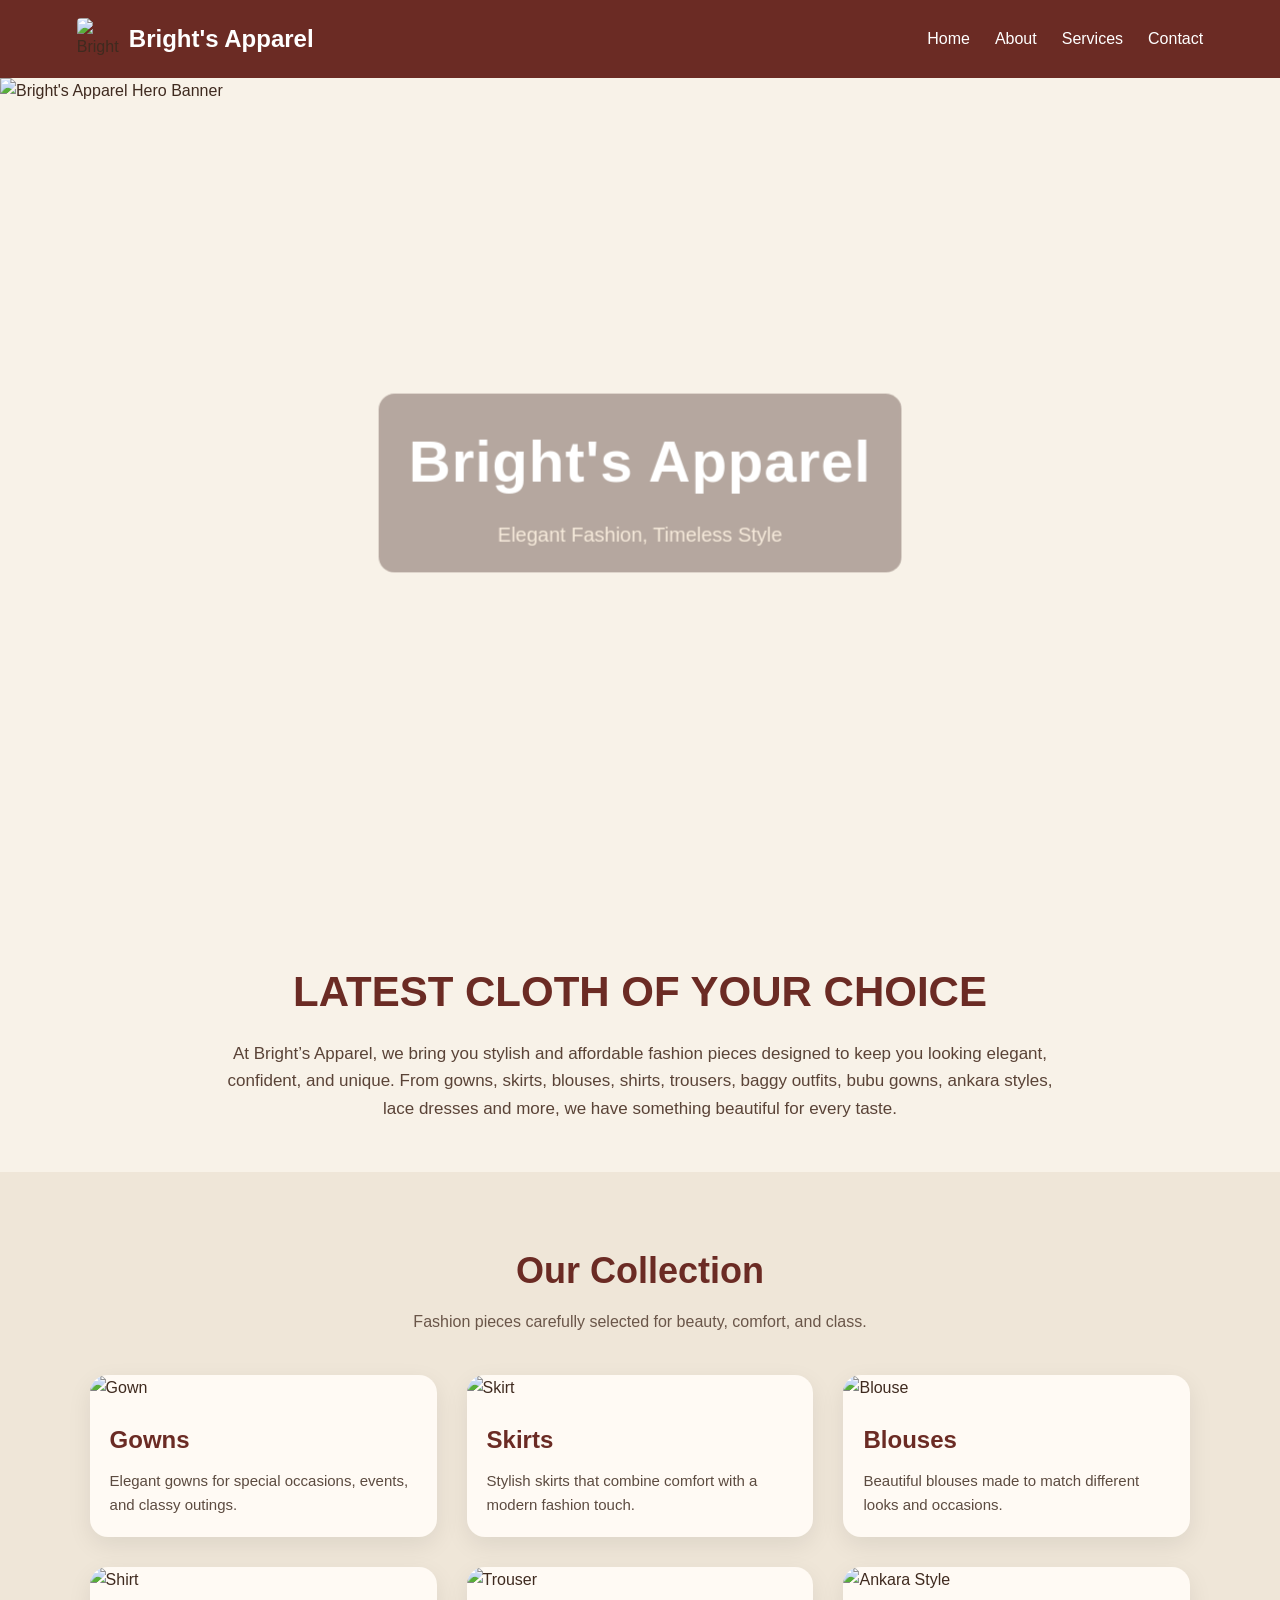
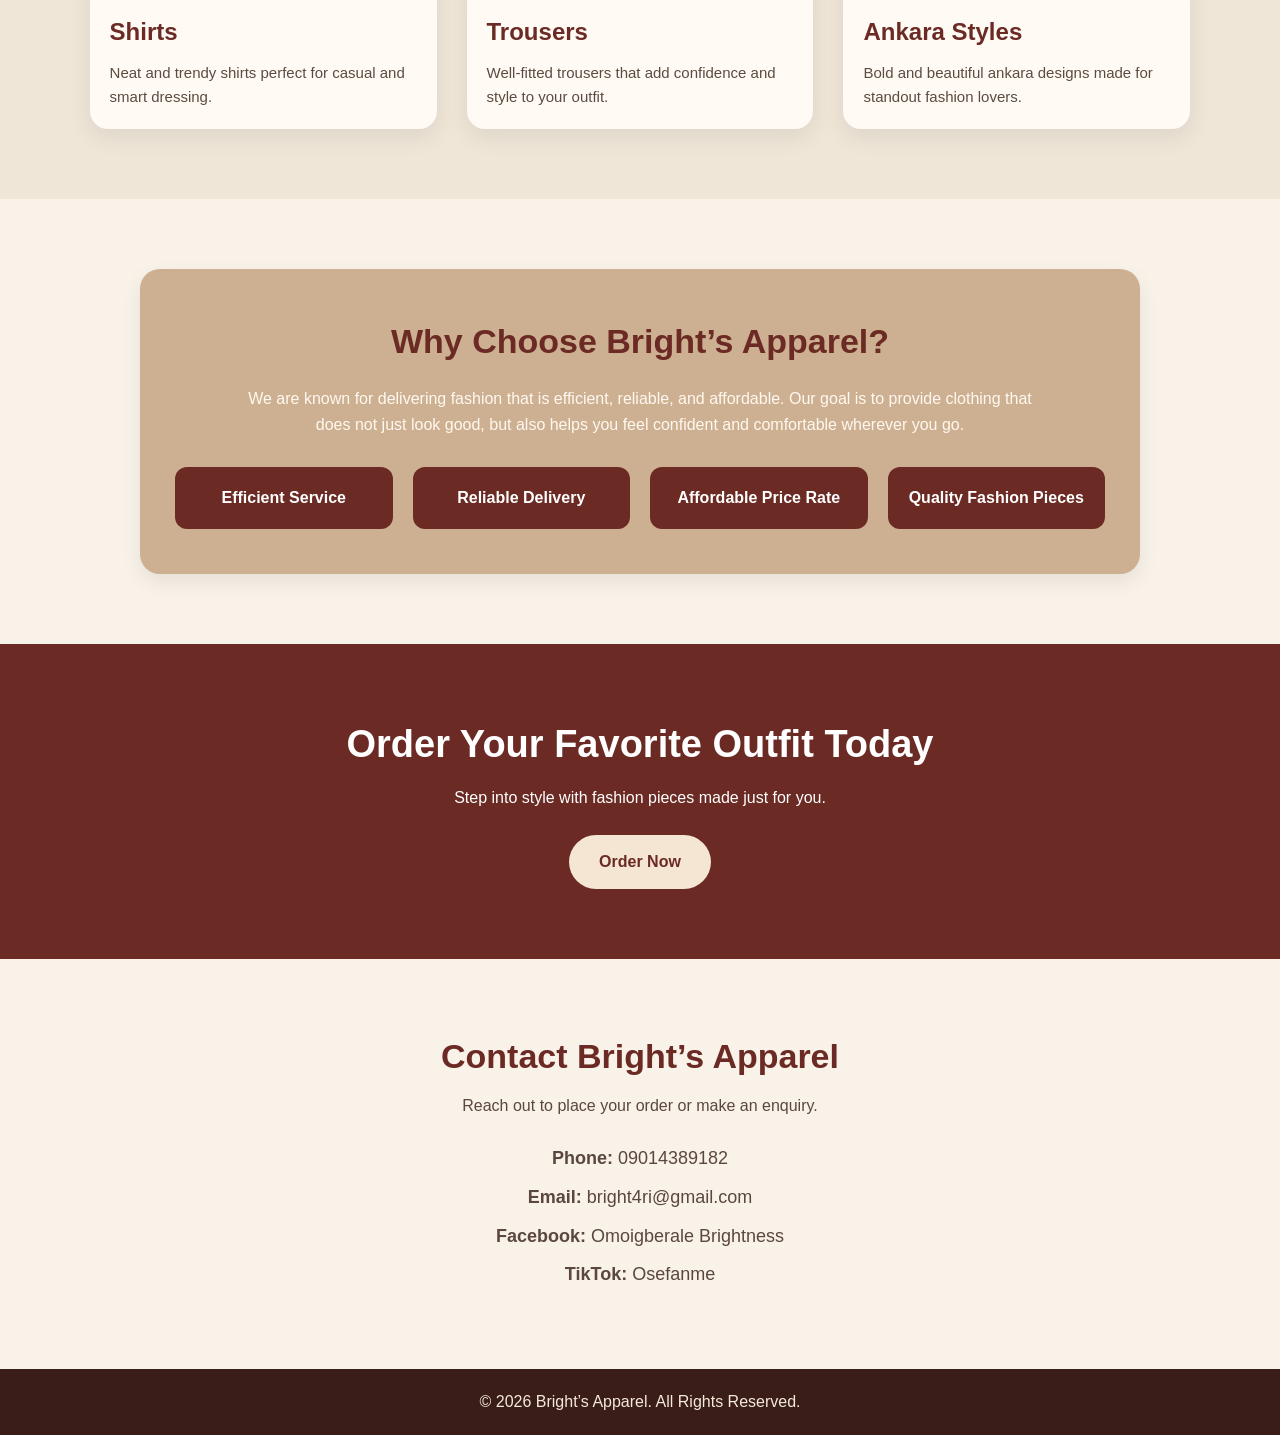
==== index.html @ 401e891d "Add files via upload" ====
<!DOCTYPE html>
<html lang="en">
<head>
  <meta charset="UTF-8">
  <meta name="viewport" content="width=device-width, initial-scale=1.0">
  <title>Bright's Apparel</title>
  <link rel="stylesheet" href="style.css">
</head>
<body>

  <!-- NAVBAR -->
  <nav class="navbar">
    <div class="logo">
      <img src="images/logo3.png" alt="Bright's Apparel Logo">
      <span>Bright's Apparel</span>
    </div>

    <div class="menu-toggle" id="menu-toggle">
      &#9776;
    </div>

   <ul class="nav-links" id="nav-links">
  <li><a href="index.html">Home</a></li>
  <li><a href="about.html">About</a></li>
  <li><a href="services.html">Services</a></li>
  <li><a href="contact.html">Contact</a></li>
</ul>
  </nav>

  <!-- HERO -->
 <section class="hero">
  <img src="images/hero.jpg" alt="Bright's Apparel Hero Banner">

  <div class="hero-overlay">
    <h1 class="hero-title">Bright's Apparel</h1>
    <p class="hero-subtitle">Elegant Fashion, Timeless Style</p>
  </div>
</section>

  <!-- INTRO -->
  <section class="intro">
    <h1>Latest Cloth of Your Choice</h1>
    <p>
      At Bright’s Apparel, we bring you stylish and affordable fashion pieces
      designed to keep you looking elegant, confident, and unique. From gowns,
      skirts, blouses, shirts, trousers, baggy outfits, bubu gowns, ankara
      styles, lace dresses and more, we have something beautiful for every taste.
    </p>
  </section>

  <!-- COLLECTION -->
  <section class="collection" id="collection">
    <div class="section-header">
      <h2>Our Collection</h2>
      <p>Fashion pieces carefully selected for beauty, comfort, and class.</p>
    </div>

    <div class="card-container">
      <div class="card">
        <img src="images/gown.jpg" alt="Gown">
        <div class="card-content">
          <h3>Gowns</h3>
          <p>Elegant gowns for special occasions, events, and classy outings.</p>
        </div>
      </div>

      <div class="card">
        <img src="images/skirt.jpg" alt="Skirt">
        <div class="card-content">
          <h3>Skirts</h3>
          <p>Stylish skirts that combine comfort with a modern fashion touch.</p>
        </div>
      </div>

      <div class="card">
        <img src="images/blouse.jpg" alt="Blouse">
        <div class="card-content">
          <h3>Blouses</h3>
          <p>Beautiful blouses made to match different looks and occasions.</p>
        </div>
      </div>

      <div class="card">
        <img src="images/shirt.jpg" alt="Shirt">
        <div class="card-content">
          <h3>Shirts</h3>
          <p>Neat and trendy shirts perfect for casual and smart dressing.</p>
        </div>
      </div>

      <div class="card">
        <img src="images/trouser.jpg" alt="Trouser">
        <div class="card-content">
          <h3>Trousers</h3>
          <p>Well-fitted trousers that add confidence and style to your outfit.</p>
        </div>
      </div>

      <div class="card">
        <img src="images/ankara.jpg" alt="Ankara Style">
        <div class="card-content">
          <h3>Ankara Styles</h3>
          <p>Bold and beautiful ankara designs made for standout fashion lovers.</p>
        </div>
      </div>
    </div>
  </section>

  <!-- WHY US -->
  <section class="why-us" id="why-us">
    <div class="why-box">
      <h2>Why Choose Bright’s Apparel?</h2>
      <p>
        We are known for delivering fashion that is efficient, reliable, and
        affordable. Our goal is to provide clothing that does not just look good,
        but also helps you feel confident and comfortable wherever you go.
      </p>

      <div class="why-points">
        <div class="point">Efficient Service</div>
        <div class="point">Reliable Delivery</div>
        <div class="point">Affordable Price Rate</div>
        <div class="point">Quality Fashion Pieces</div>
      </div>
    </div>
  </section>

  <!-- CTA -->
  <section class="cta">
    <h2>Order Your Favorite Outfit Today</h2>
    <p>Step into style with fashion pieces made just for you.</p>
    <a href="#contact" class="btn">Order Now</a>
  </section>

  <!-- CONTACT -->
  <section class="contact" id="contact">
    <h2>Contact Bright’s Apparel</h2>
    <p>Reach out to place your order or make an enquiry.</p>

    <div class="contact-info">
      <p><strong>Phone:</strong> 09014389182</p>
      <p><strong>Email:</strong> bright4ri@gmail.com</p>
      <p><strong>Facebook:</strong> Omoigberale Brightness</p>
      <p><strong>TikTok:</strong> Osefanme</p>
    </div>
  </section>

  <!-- FOOTER -->
  <footer class="footer">
    <p>© 2026 Bright’s Apparel. All Rights Reserved.</p>
  </footer>

  <script>
    const menuToggle = document.getElementById("menu-toggle");
    const navLinks = document.getElementById("nav-links");

    menuToggle.addEventListener("click", () => {
      navLinks.classList.toggle("active");
    });
  </script>

</body>
</html>
---- style.css ----
*{
  margin:0;
  padding:0;
  box-sizing:border-box;
}

html{
  scroll-behavior:smooth;
}

body{
  font-family:'Segoe UI', sans-serif;
  background:#f8f2e8;
  color:#3f2a1f;
  line-height:1.6;
}

/* ================= NAVBAR ================= */
.navbar{
  display:flex;
  justify-content:space-between;
  align-items:center;
  padding:18px 6%;
  background:#6b2b24;
  position:sticky;
  top:0;
  z-index:1000;
}

.logo{
  display:flex;
  align-items:center;
  gap:10px;
}

.logo img{
  width:42px;
  height:42px;
  object-fit:cover;
  border-radius:4px;
}

.logo span{
  color:#fff;
  font-size:24px;
  font-weight:700;
}

.nav-links{
  display:flex;
  list-style:none;
  gap:25px;
}

.nav-links a{
  text-decoration:none;
  color:#fff;
  font-weight:500;
  transition:0.3s ease;
}

.nav-links a:hover{
  color:#e8c8a3;
}

.menu-toggle{
  display:none;
  font-size:30px;
  color:#fff;
  cursor:pointer;
}

/* ================= HERO ================= */
/* ================= HERO ================= */
.hero{
  width:100%;
  height:90vh;
  overflow:hidden;
  background:#f8f2e8;
}

.hero img{
  width:100%;
  height:100%;
  object-fit:cover;
  display:block;
}

/* ================= INTRO ================= */
.intro{
  text-align:center;
  padding:70px 10% 50px;
  background:#f8f2e8;
}

.intro h1{
  font-size:42px;
  color:#6b2b24;
  margin-bottom:15px;
  text-transform:uppercase;
}

.intro p{
  max-width:850px;
  margin:0 auto;
  font-size:17px;
  color:#5a4337;
}

/* ================= SECTION HEADER ================= */
.section-header{
  text-align:center;
  margin-bottom:40px;
}

.section-header h2{
  font-size:36px;
  color:#6b2b24;
  margin-bottom:10px;
}

.section-header p{
  color:#6a5649;
  font-size:16px;
}

/* ================= COLLECTION ================= */
.collection{
  padding:70px 7%;
  background:#efe6d8;
}

.card-container{
  display:grid;
  grid-template-columns:repeat(auto-fit, minmax(260px, 1fr));
  gap:30px;
}

.card{
  background:#fffaf4;
  border-radius:18px;
  overflow:hidden;
  box-shadow:0 8px 25px rgba(0,0,0,0.08);
  transition:0.35s ease;
}

.card:hover{
  transform:translateY(-8px);
}

.card img{
  width:100%;
  height:280px;
  object-fit:cover;
}

.card-content{
  padding:20px;
}

.card-content h3{
  color:#6b2b24;
  margin-bottom:10px;
  font-size:24px;
}

.card-content p{
  color:#5c4b40;
  font-size:15px;
}

/* ================= WHY US ================= */
.why-us{
  padding:70px 8%;
  background:#f8f2e8;
}

.why-box{
  max-width:1000px;
  margin:0 auto;
  background:#cdb091;
  padding:45px 35px;
  border-radius:20px;
  box-shadow:0 8px 20px rgba(0,0,0,0.08);
}

.why-box h2{
  text-align:center;
  color:#6b2b24;
  font-size:34px;
  margin-bottom:18px;
}

.why-box p{
  text-align:center;
  max-width:800px;
  margin:0 auto 30px;
  color:#fff8f0;
  font-size:16px;
}

.why-points{
  display:grid;
  grid-template-columns:repeat(auto-fit, minmax(200px, 1fr));
  gap:20px;
}

.point{
  background:#6b2b24;
  color:#fff;
  padding:18px;
  text-align:center;
  border-radius:12px;
  font-weight:600;
}

/* ================= CTA ================= */
.cta{
  text-align:center;
  padding:70px 10%;
  background:#6b2b24;
  color:#fff;
}

.cta h2{
  font-size:38px;
  margin-bottom:10px;
}

.cta p{
  font-size:16px;
  margin-bottom:25px;
}

.btn{
  display:inline-block;
  text-decoration:none;
  background:#f4e6d2;
  color:#6b2b24;
  padding:14px 30px;
  border-radius:40px;
  font-weight:700;
  transition:0.3s ease;
}

.btn:hover{
  background:#ffffff;
  transform:scale(1.05);
}

/* ================= CONTACT ================= */
.contact{
  text-align:center;
  padding:70px 10%;
  background:#f8f2e8;
}

.contact h2{
  font-size:34px;
  color:#6b2b24;
  margin-bottom:10px;
}

.contact p{
  color:#5b473d;
}

.contact-info{
  margin-top:25px;
}

.contact-info p{
  margin:10px 0;
  font-size:18px;
}

/* ================= FOOTER ================= */
.footer{
  background:#3a1d18;
  color:#f5e9da;
  text-align:center;
  padding:20px;
}

/* ================= RESPONSIVE ================= */
@media(max-width:900px){
  .navbar{
    flex-wrap:wrap;
    padding:20px 6%;
  }

  .menu-toggle{
    display:block;
  }

  .nav-links{
    display:none;
    flex-direction:column;
    width:100%;
    background:#6b2b24;
    margin-top:15px;
    padding:15px 0;
    border-top:1px solid rgba(255,255,255,0.15);
  }

  .nav-links.active{
    display:flex;
  }

  .nav-links li{
    text-align:center;
    padding:10px 0;
  }

  .intro h1{
    font-size:32px;
  }

  .section-header h2,
  .why-box h2,
  .cta h2,
  .contact h2{
    font-size:28px;
  }
}

@media(max-width:600px){
  .logo span{
    font-size:20px;
  }

  .intro{
    padding:50px 7% 40px;
  }

  .intro h1{
    font-size:26px;
  }

  .intro p{
    font-size:15px;
  }

  .card img{
    height:230px;
  }

  .card-content h3{
    font-size:21px;
  }

  .contact-info p{
    font-size:16px;
    word-break:break-word;
  }

  .cta h2{
    font-size:24px;
  }
}
/* ================= PAGE HERO ================= */
.page-hero{
  height:60vh;
  background:linear-gradient(rgba(58, 29, 24, 0.65), rgba(107, 43, 36, 0.65)),
  url("images/hero.jpg") center/cover no-repeat;
  display:flex;
  align-items:center;
  justify-content:center;
  text-align:center;
  padding:20px;
}

.page-hero-content h1{
  color:#fff;
  font-size:48px;
  margin-bottom:12px;
}

.page-hero-content p{
  color:#f5e9da;
  font-size:18px;
  max-width:700px;
}

/* ================= PAGE CONTENT ================= */
.page-content{
  padding:70px 8%;
  background:#f8f2e8;
}

.content-box{
  max-width:1100px;
  margin:0 auto;
  background:#fffaf4;
  padding:40px;
  border-radius:20px;
  box-shadow:0 8px 25px rgba(0,0,0,0.08);
}

.content-box h2{
  color:#6b2b24;
  font-size:30px;
  margin-bottom:12px;
  margin-top:20px;
}

.content-box p{
  color:#5c4b40;
  margin-bottom:18px;
  font-size:16px;
}

/* ================= SERVICES GRID ================= */
.service-grid{
  display:grid;
  grid-template-columns:repeat(auto-fit, minmax(240px, 1fr));
  gap:25px;
  margin-top:30px;
}

.service-card{
  background:#efe6d8;
  padding:25px;
  border-radius:16px;
  transition:0.3s ease;
}

.service-card:hover{
  transform:translateY(-6px);
}

.service-card h3{
  color:#6b2b24;
  margin-bottom:10px;
  font-size:22px;
}

.service-card p{
  color:#5c4b40;
  margin-bottom:0;
}

/* ================= CONTACT PAGE ================= */
.contact-details{
  margin:25px 0 35px;
}

.contact-details p{
  font-size:18px;
  margin:10px 0;
}

.contact-form{
  display:flex;
  flex-direction:column;
  gap:18px;
  margin-top:20px;
}

.contact-form input,
.contact-form textarea{
  width:100%;
  padding:14px 16px;
  border:1px solid #d8c2ab;
  border-radius:10px;
  outline:none;
  font-size:16px;
  background:#fff;
}

.contact-form input:focus,
.contact-form textarea:focus{
  border-color:#6b2b24;
}

.contact-form button{
  background:#6b2b24;
  color:#fff;
  border:none;
  padding:14px 20px;
  border-radius:40px;
  font-size:16px;
  font-weight:700;
  cursor:pointer;
  transition:0.3s ease;
}

.contact-form button:hover{
  background:#3a1d18;
}

/* ================= RESPONSIVE EXTRA ================= */
@media(max-width:768px){
  .page-hero{
    height:45vh;
  }

  .page-hero-content h1{
    font-size:34px;
  }

  .page-hero-content p{
    font-size:16px;
  }

  .content-box{
    padding:25px;
  }

  .content-box h2{
    font-size:24px;
  }

  .contact-details p{
    font-size:16px;
    word-break:break-word;
  }
}
/* ================= INDEX HERO ================= */
.hero{
  width:100%;
  height:90vh;
  overflow:hidden;
  position:relative;
  background:#f8f2e8;
}

.hero img{
  width:100%;
  height:100%;
  object-fit:cover;
  display:block;
}

.hero-overlay{
  position:absolute;
  top:50%;
  left:50%;
  transform:translate(-50%, -50%);
  text-align:center;
  background:rgba(58, 29, 24, 0.35);
  padding:22px 30px;
  border-radius:16px;
  backdrop-filter:blur(3px);
}

/* ================= HERO TEXT ANIMATION ================= */
.hero-title{
  font-size:58px;
  color:#fff;
  font-weight:800;
  letter-spacing:1px;
  margin-bottom:10px;
  animation:dropDown 1.2s ease-out, floatText 3s ease-in-out infinite 1.2s;
}

.hero-subtitle{
  font-size:20px;
  color:#f5e9da;
  animation:fadeInUp 1.4s ease-out;
}

/* ================= PAGE HERO ================= */
.page-hero{
  height:60vh;
  background:linear-gradient(rgba(58, 29, 24, 0.65), rgba(107, 43, 36, 0.65)),
  url("images/hero.jpg") center/cover no-repeat;
  display:flex;
  align-items:center;
  justify-content:center;
  text-align:center;
  padding:20px;
}

.page-hero-content{
  text-align:center;
}

/* ================= ANIMATIONS ================= */
@keyframes dropDown{
  0%{
    opacity:0;
    transform:translateY(-120px);
  }
  100%{
    opacity:1;
    transform:translateY(0);
  }
}

@keyframes floatText{
  0%{
    transform:translateY(0);
  }
  50%{
    transform:translateY(-10px);
  }
  100%{
    transform:translateY(0);
  }
}

@keyframes fadeInUp{
  0%{
    opacity:0;
    transform:translateY(25px);
  }
  100%{
    opacity:1;
    transform:translateY(0);
  }
}@media(max-width:768px){
  .hero-title{
    font-size:36px;
  }

  .hero-subtitle{
    font-size:16px;
  }

  .hero-overlay{
    width:85%;
    padding:18px 20px;
  }
}

@media(max-width:480px){
  .hero-title{
    font-size:28px;
  }

  .hero-subtitle{
    font-size:14px;
  }
}
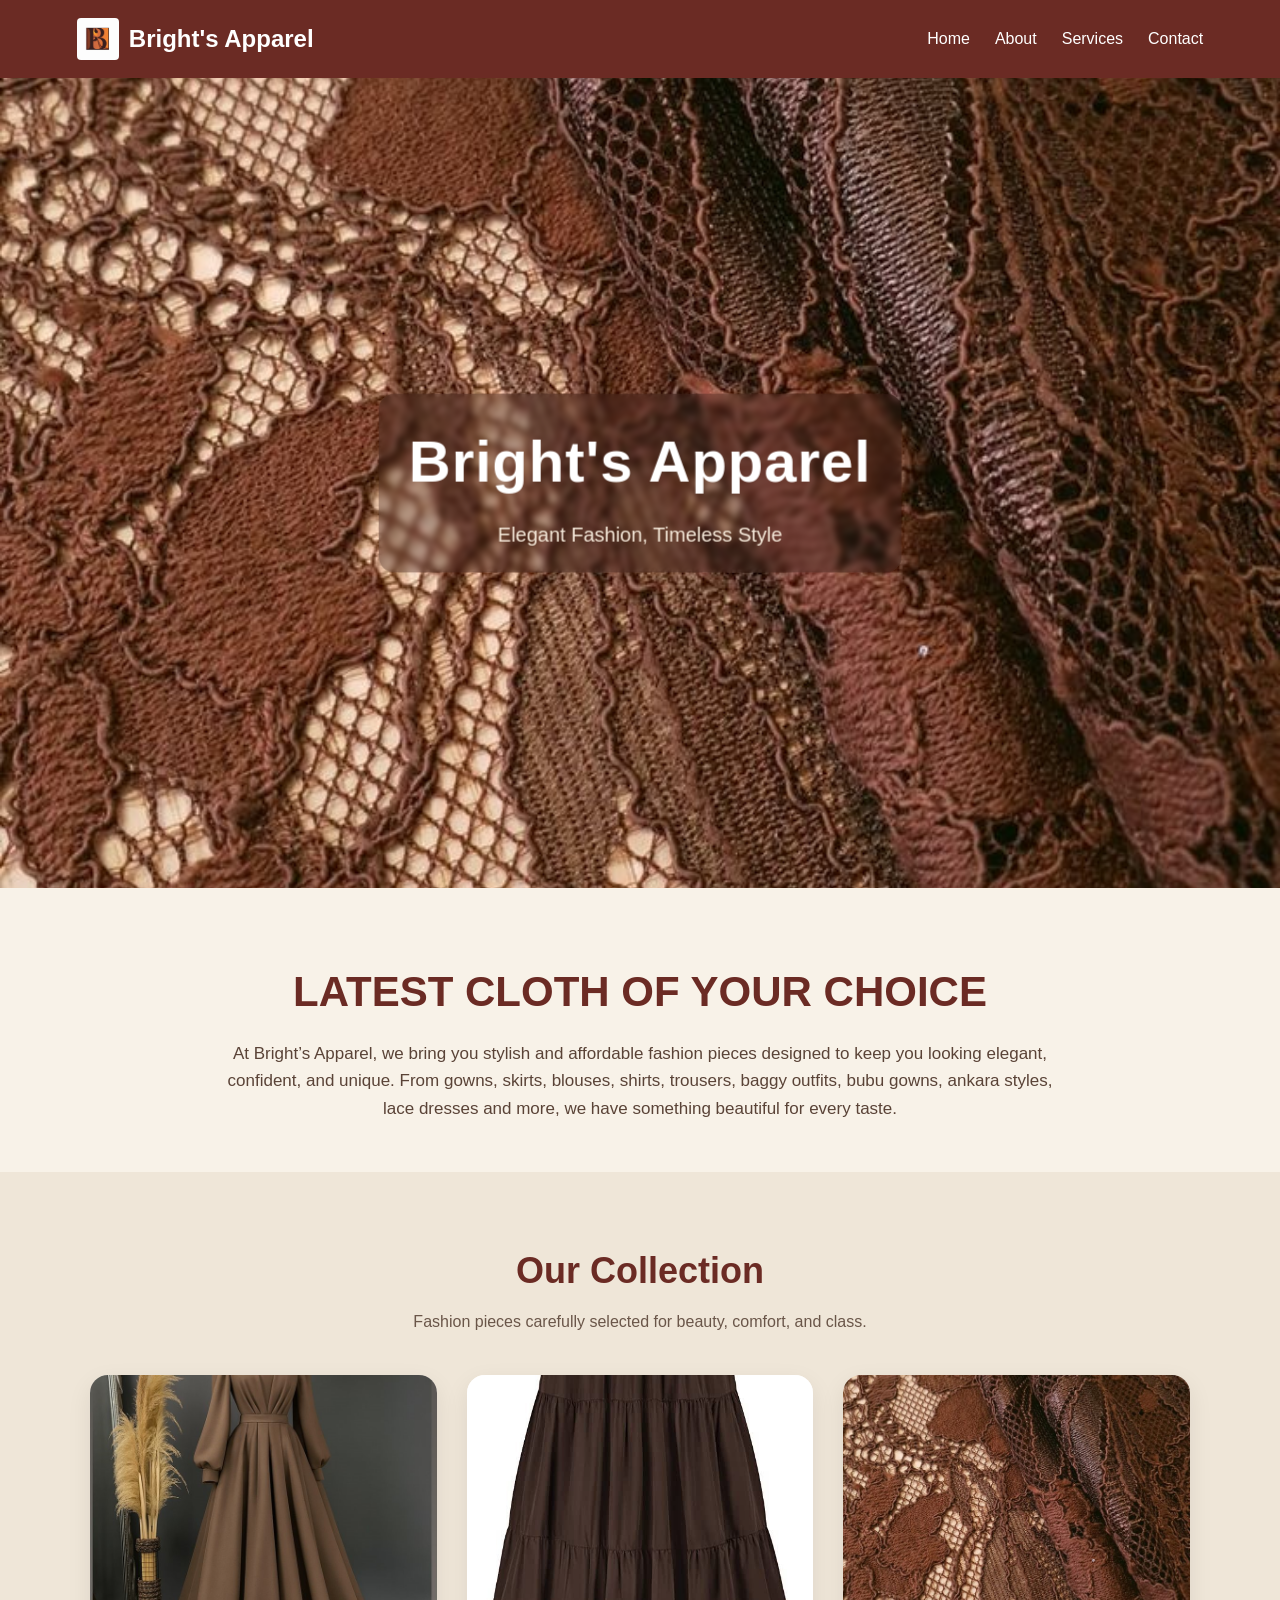
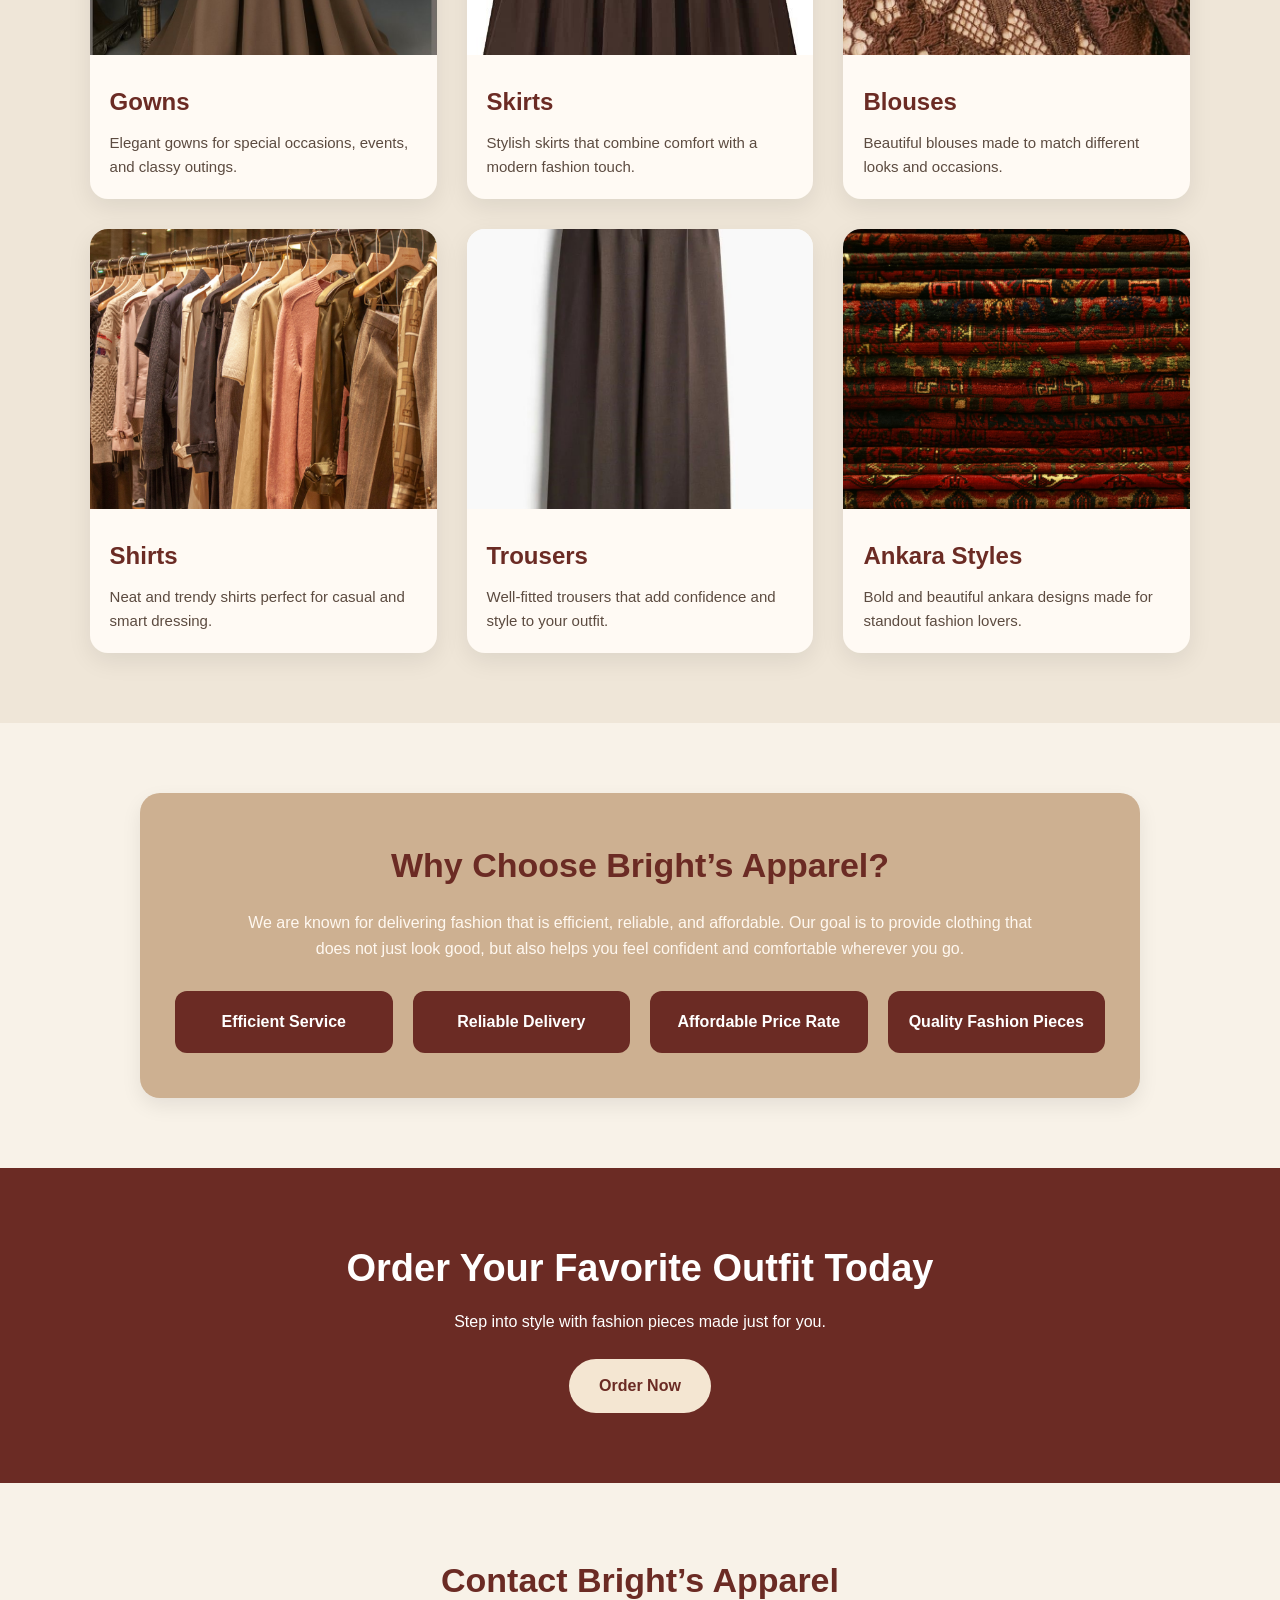
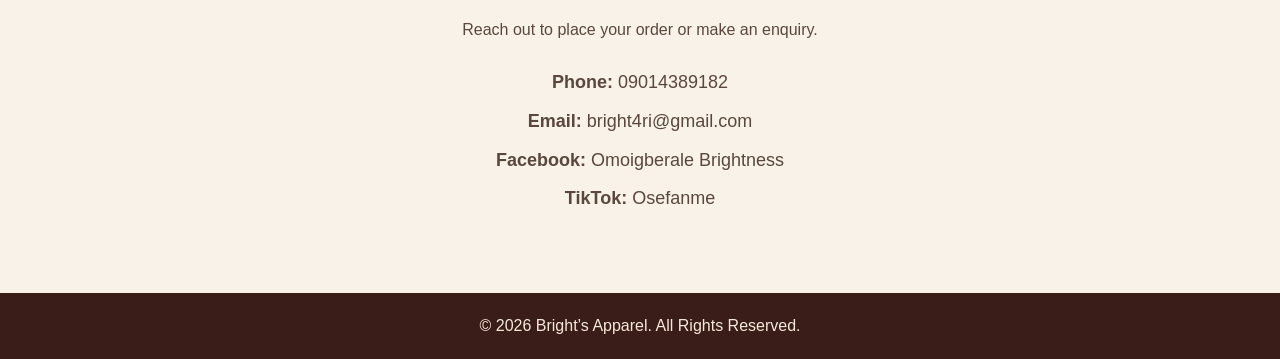
==== commit d096f783: "Update index.html" ====
--- a/index.html
+++ b/index.html
@@ -11,7 +11,7 @@
   <!-- NAVBAR -->
   <nav class="navbar">
     <div class="logo">
-      <img src="images/logo3.png" alt="Bright's Apparel Logo">
+      <img src="logo3.png" alt="Bright's Apparel Logo">
       <span>Bright's Apparel</span>
     </div>
 
@@ -29,7 +29,7 @@
 
   <!-- HERO -->
  <section class="hero">
-  <img src="images/hero.jpg" alt="Bright's Apparel Hero Banner">
+  <img src="hero.jpg" alt="Bright's Apparel Hero Banner">
 
   <div class="hero-overlay">
     <h1 class="hero-title">Bright's Apparel</h1>
@@ -57,7 +57,7 @@
 
     <div class="card-container">
       <div class="card">
-        <img src="images/gown.jpg" alt="Gown">
+        <img src="gown.jpg" alt="Gown">
         <div class="card-content">
           <h3>Gowns</h3>
           <p>Elegant gowns for special occasions, events, and classy outings.</p>
@@ -65,7 +65,7 @@
       </div>
 
       <div class="card">
-        <img src="images/skirt.jpg" alt="Skirt">
+        <img src="skirt.jpg" alt="Skirt">
         <div class="card-content">
           <h3>Skirts</h3>
           <p>Stylish skirts that combine comfort with a modern fashion touch.</p>
@@ -73,7 +73,7 @@
       </div>
 
       <div class="card">
-        <img src="images/blouse.jpg" alt="Blouse">
+        <img src="blouse.jpg" alt="Blouse">
         <div class="card-content">
           <h3>Blouses</h3>
           <p>Beautiful blouses made to match different looks and occasions.</p>
@@ -81,7 +81,7 @@
       </div>
 
       <div class="card">
-        <img src="images/shirt.jpg" alt="Shirt">
+        <img src="shirt.jpg" alt="Shirt">
         <div class="card-content">
           <h3>Shirts</h3>
           <p>Neat and trendy shirts perfect for casual and smart dressing.</p>
@@ -89,7 +89,7 @@
       </div>
 
       <div class="card">
-        <img src="images/trouser.jpg" alt="Trouser">
+        <img src="trouser.jpg" alt="Trouser">
         <div class="card-content">
           <h3>Trousers</h3>
           <p>Well-fitted trousers that add confidence and style to your outfit.</p>
@@ -97,7 +97,7 @@
       </div>
 
       <div class="card">
-        <img src="images/ankara.jpg" alt="Ankara Style">
+        <img src="ankara.jpg" alt="Ankara Style">
         <div class="card-content">
           <h3>Ankara Styles</h3>
           <p>Bold and beautiful ankara designs made for standout fashion lovers.</p>
@@ -160,4 +160,5 @@
   </script>
 
 </body>
-</html>+
+</html>
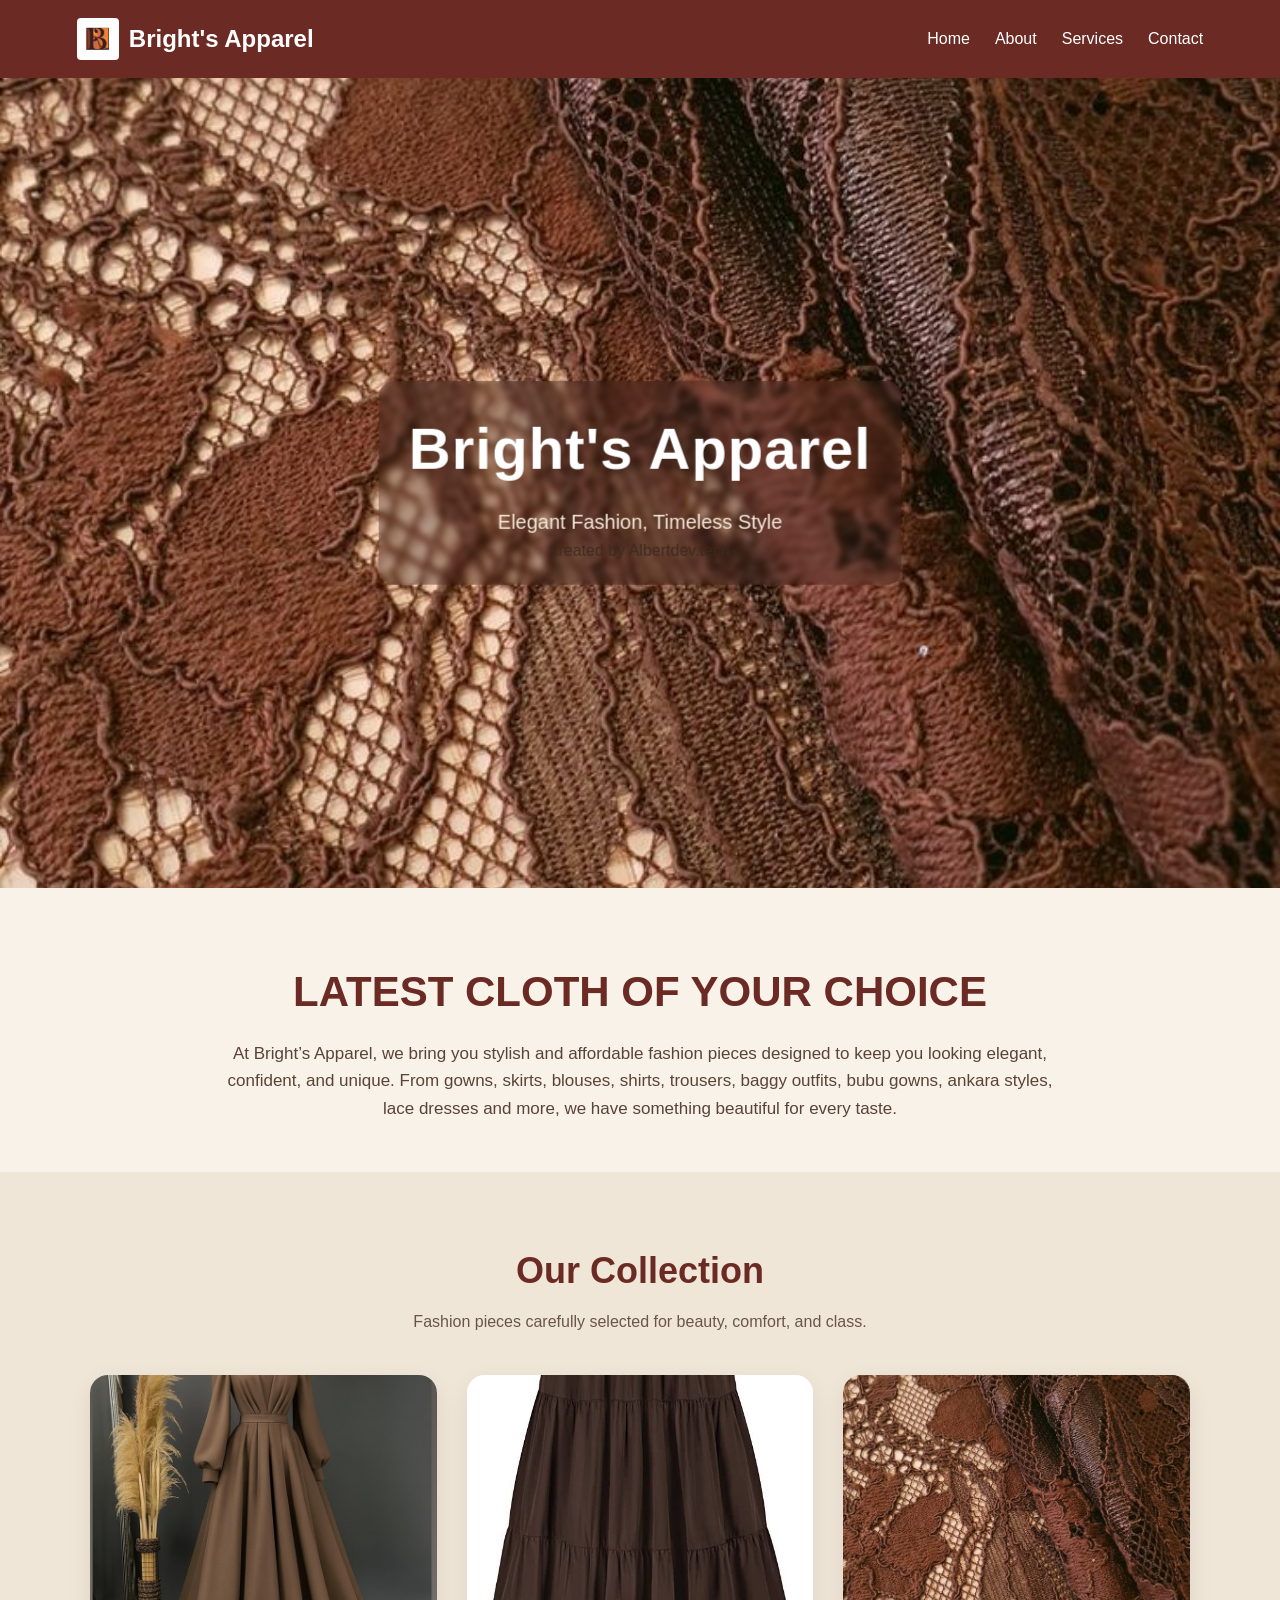
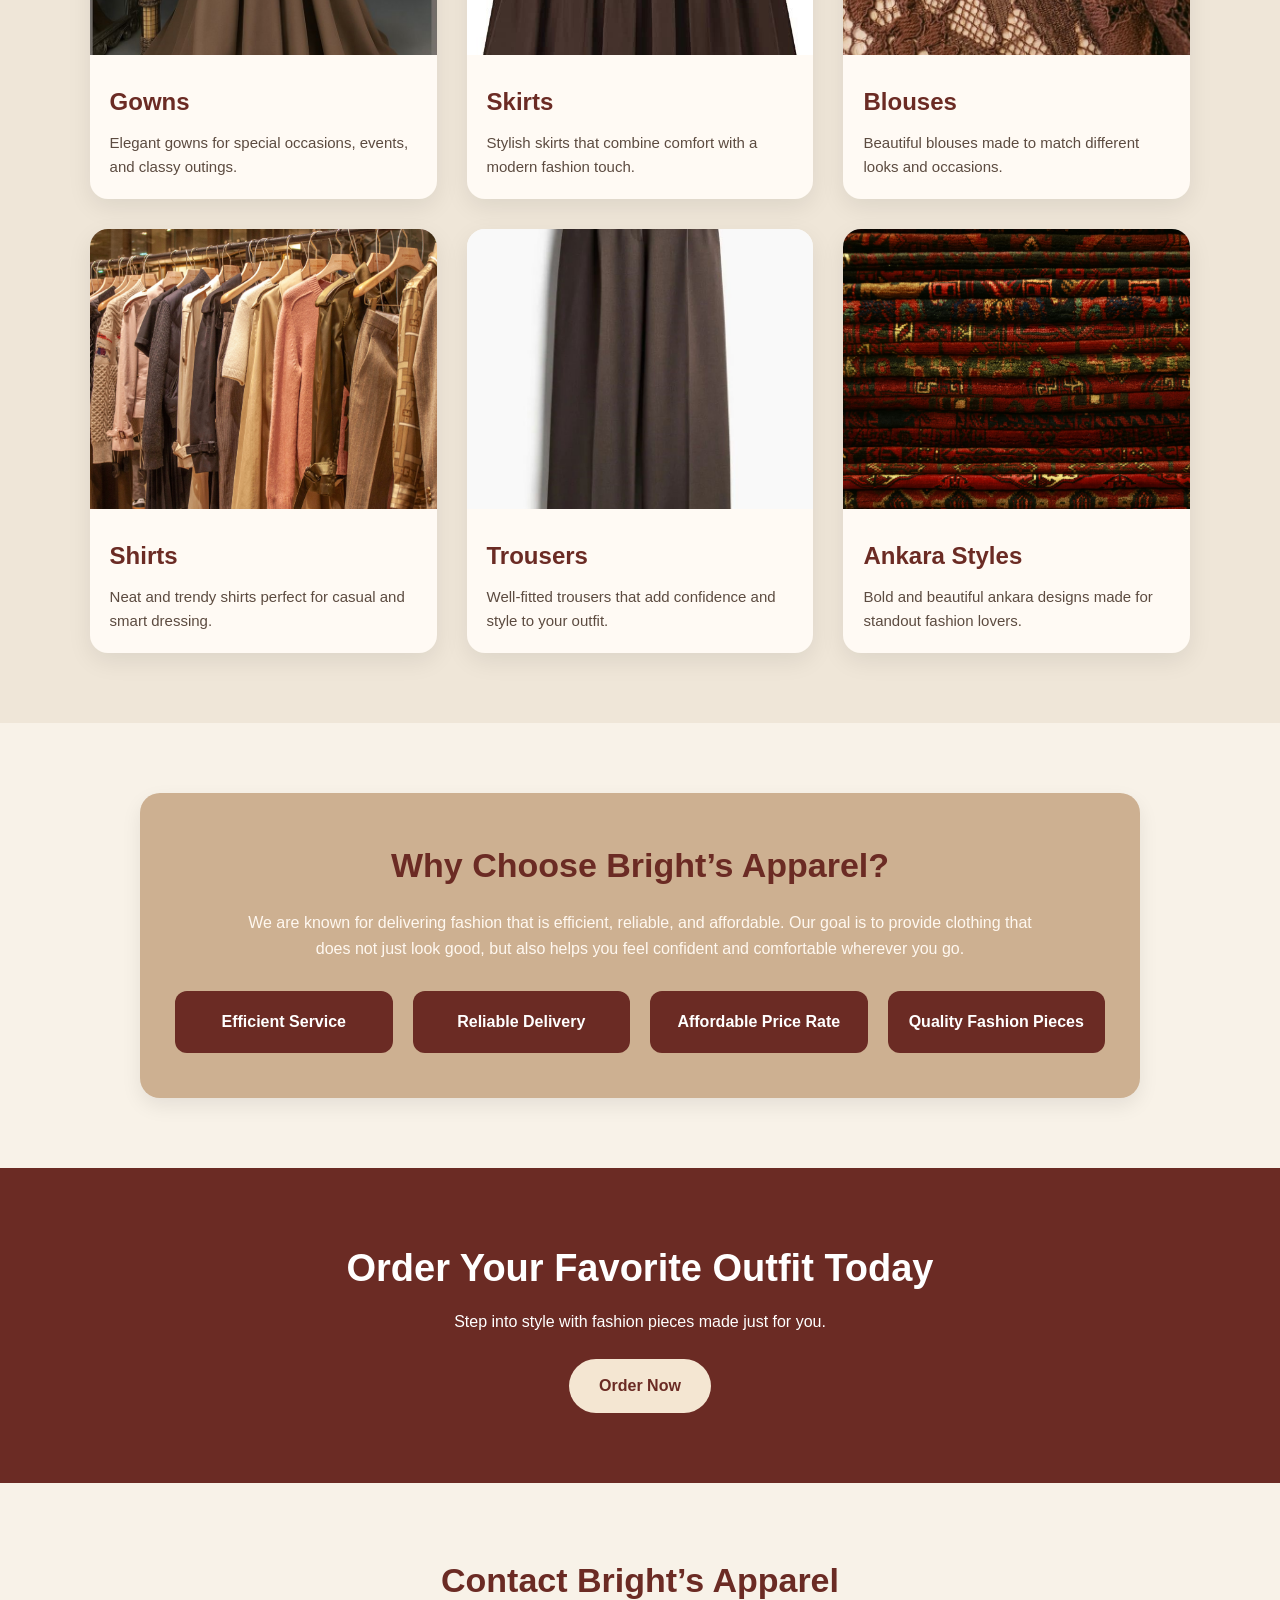
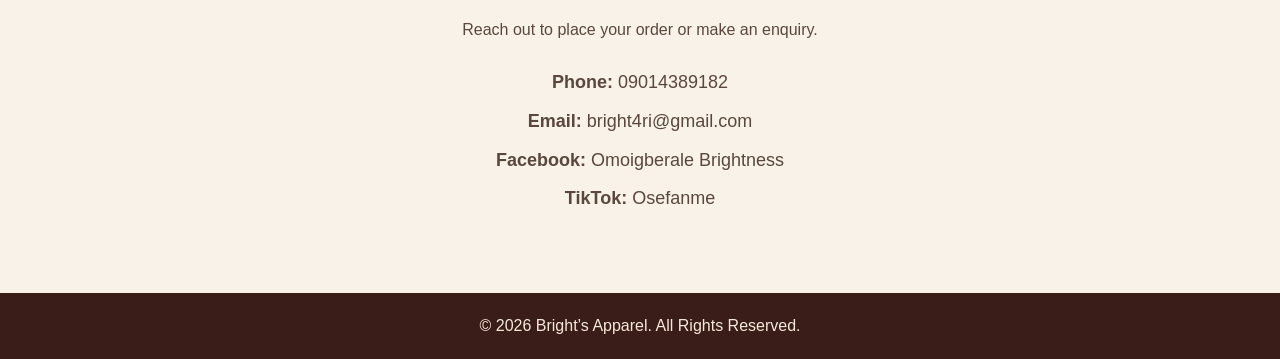
==== commit 1bda24d8: "Update index.html" ====
--- a/index.html
+++ b/index.html
@@ -34,6 +34,9 @@
   <div class="hero-overlay">
     <h1 class="hero-title">Bright's Apparel</h1>
     <p class="hero-subtitle">Elegant Fashion, Timeless Style</p>
+    <div class="created-by">
+  created by <span>Albertdev.tech</span>
+</div>
   </div>
 </section>
 
@@ -162,3 +165,4 @@
 </body>
 
 </html>
+
--- a/style.css
+++ b/style.css
@@ -362,7 +362,7 @@
 .page-hero{
   height:60vh;
   background:linear-gradient(rgba(58, 29, 24, 0.65), rgba(107, 43, 36, 0.65)),
-  url("images/hero.jpg") center/cover no-repeat;
+  url("hero.jpg") center/cover no-repeat;
   display:flex;
   align-items:center;
   justify-content:center;
@@ -564,7 +564,7 @@
 .page-hero{
   height:60vh;
   background:linear-gradient(rgba(58, 29, 24, 0.65), rgba(107, 43, 36, 0.65)),
-  url("images/hero.jpg") center/cover no-repeat;
+  url("hero.jpg") center/cover no-repeat;
   display:flex;
   align-items:center;
   justify-content:center;
@@ -632,4 +632,6 @@
   .hero-subtitle{
     font-size:14px;
   }
-}+
+}
+
